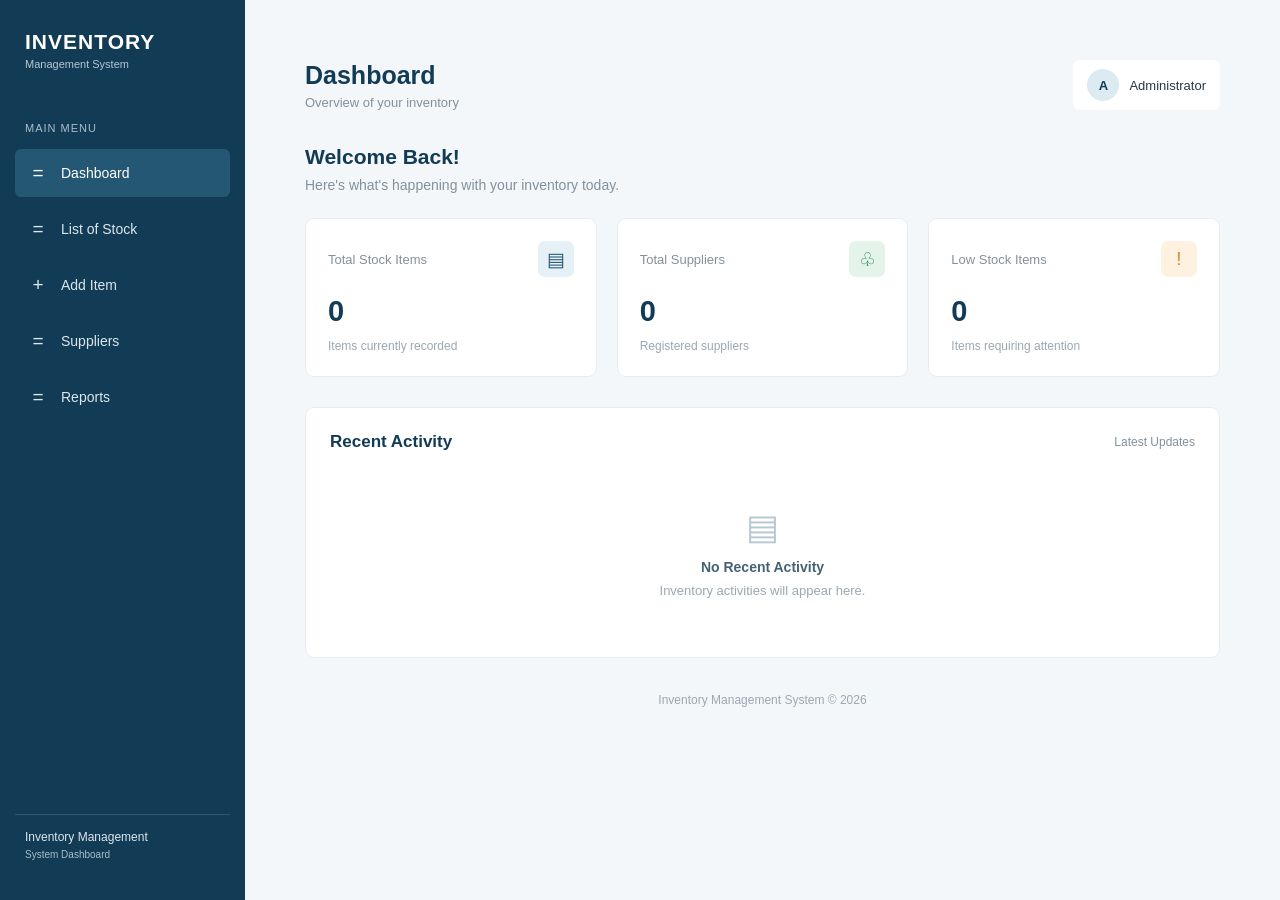
==== index.html @ aad84c61 "Add files via upload" ====
<!DOCTYPE html>
<html lang="en">
<head>
    <meta charset="UTF-8">
    <meta name="viewport" content="width=device-width, initial-scale=1.0">
    <title>Inventory Management System</title>

    <link rel="stylesheet" href="styles.css">
</head>

<body>

    <div class="container">

        <aside class="sidebar">

            <div class="logo">
                <h2>INVENTORY</h2>
                <span>Management System</span>
            </div>

            <p class="menu-title">MAIN MENU</p>

            <nav>
                <ul class="nav-links">

                    <li>
                        <a href="dashboard.html"
                           target="content-frame"
                           class="active">
                            <span class="icon">=</span>
                            Dashboard
                        </a>
                    </li>

                    <li>
                        <a href="stock.html" target="content-frame">
                            <span class="icon">=</span>
                            List of Stock
                        </a>
                    </li>

                    <li>
                        <a href="add-item.html" target="content-frame">
                            <span class="icon">+</span>
                            Add Item
                        </a>
                    </li>

                    <li>
                        <a href="suppliers.html" target="content-frame">
                            <span class="icon">=</span>
                            Suppliers
                        </a>
                    </li>

                    <li>
                        <a href="reports.html" target="content-frame">
                            <span class="icon">=</span>
                            Reports
                        </a>
                    </li>

                </ul>
            </nav>

            <div class="sidebar-footer">
                Inventory Management
                <small>System Dashboard</small>
            </div>

        </aside>


        <main class="main-content">

            <iframe
                src="dashboard.html"
                name="content-frame"
                class="content-frame"
                title="Inventory Dashboard">
            </iframe>

        </main>

    </div>

</body>
</html>
---- styles.css ----
* {
    margin: 0;
    padding: 0;
    box-sizing: border-box;
    font-family: Arial, sans-serif;
}

body {
    background: #f4f7fa;
    color: #263746;
}

.container {
    display: flex;
    min-height: 100vh;
}


.sidebar {
    width: 245px;
    background: #123b56;
    color: white;
    padding: 25px 15px;
    display: flex;
    flex-direction: column;
}
.content-frame {
    width: 100%;
    height: 100%;
    min-height: 80vh;
    border: none;
    background: #f4f7fa;
}

.logo {
    padding: 5px 10px;
    margin-bottom: 45px;
}

.logo h2 {
    font-size: 21px;
    letter-spacing: 1px;
}

.logo span {
    font-size: 11px;
    color: #b5c8d4;
}

.menu-title {
    font-size: 11px;
    color: #a9bdca;
    margin: 0 10px 15px;
    letter-spacing: 1px;
}

.nav-links {
    list-style: none;
}

.nav-links li {
    margin-bottom: 8px;
}

.nav-links a {
    display: flex;
    align-items: center;
    gap: 12px;
    text-decoration: none;
    color: #dce7ed;
    padding: 13px 12px;
    border-radius: 6px;
    font-size: 14px;
    transition: 0.2s;
}

.nav-links a:hover,
.nav-links a.active {
    background: #245773;
    color: white;
}

.icon {
    font-size: 19px;
    width: 22px;
    text-align: center;
}

.sidebar-footer {
    margin-top: auto;
    padding: 15px 10px;
    border-top: 1px solid #31566d;
    font-size: 12px;
    color: #dce7ed;
}

.sidebar-footer small {
    display: block;
    margin-top: 5px;
    color: #a9bdca;
}


.main-content {
    flex: 1;
    min-width: 0;
    padding: 30px;
}


.topbar {
    display: flex;
    justify-content: space-between;
    align-items: center;
    margin-bottom: 35px;
}

.topbar h1 {
    font-size: 25px;
    color: #123b56;
}

.topbar p {
    font-size: 13px;
    color: #82919c;
    margin-top: 5px;
}

.admin-profile {
    display: flex;
    align-items: center;
    gap: 10px;
    background: white;
    padding: 9px 14px;
    border-radius: 7px;
    font-size: 13px;
}

.profile-icon {
    width: 32px;
    height: 32px;
    border-radius: 50%;
    background: #dceaf2;
    color: #123b56;
    display: flex;
    justify-content: center;
    align-items: center;
    font-weight: bold;
}

.welcome {
    margin-bottom: 25px;
}

.welcome h2 {
    font-size: 21px;
    color: #123b56;
    margin-bottom: 8px;
}

.welcome p {
    color: #82919c;
    font-size: 14px;
}


.dashboard-cards {
    display: grid;
    grid-template-columns: repeat(3, 1fr);
    gap: 20px;
    margin-bottom: 30px;
}

.card {
    background: white;
    padding: 22px;
    border-radius: 9px;
    border: 1px solid #e8edf1;
}

.card-header {
    display: flex;
    justify-content: space-between;
    align-items: center;
    color: #82919c;
    font-size: 13px;
    margin-bottom: 18px;
}

.card h2 {
    font-size: 29px;
    color: #123b56;
    margin-bottom: 8px;
}

.card small {
    font-size: 12px;
    color: #9aa8b2;
}

.card-icon {
    width: 36px;
    height: 36px;
    display: flex;
    align-items: center;
    justify-content: center;
    border-radius: 7px;
    font-size: 19px;
}

.blue {
    background: #e5f0f7;
    color: #245773;
}

.green {
    background: #e4f4eb;
    color: #268451;
}

.orange {
    background: #fff1df;
    color: #d58b30;
}


/* Recent Activity */
.activity-section {
    background: white;
    padding: 24px;
    border-radius: 9px;
    border: 1px solid #e8edf1;
}

.section-header {
    display: flex;
    justify-content: space-between;
    align-items: center;
    margin-bottom: 20px;
}

.section-header h3 {
    font-size: 17px;
    color: #123b56;
}

.section-header span {
    font-size: 12px;
    color: #82919c;
}

.empty-state {
    text-align: center;
    padding: 35px 10px;
}

.empty-icon {
    font-size: 35px;
    color: #b5c8d4;
    margin-bottom: 12px;
}

.empty-state h4 {
    color: #456274;
    font-size: 14px;
    margin-bottom: 8px;
}

.empty-state p {
    font-size: 13px;
    color: #9aa8b2;
}


.footer {
    text-align: center;
    margin-top: 35px;
    color: #9aa8b2;
    font-size: 12px;
}


@media (max-width: 900px) {

    .dashboard-cards {
        grid-template-columns: repeat(2, 1fr);
    }

    .sidebar {
        width: 210px;
    }

}

@media (max-width: 600px) {

    .container {
        flex-direction: column;
    }

    .sidebar {
        width: 100%;
        padding: 15px;
    }

    .logo {
        margin-bottom: 20px;
    }

    .menu-title {
        display: none;
    }

    .nav-links {
        display: flex;
        flex-wrap: wrap;
        gap: 5px;
    }

    .nav-links li {
        margin: 0;
    }

    .nav-links a {
        padding: 10px;
        font-size: 12px;
        gap: 5px;
    }

    .icon {
        font-size: 15px;
        width: auto;
    }

    .sidebar-footer {
        display: none;
    }

    .main-content {
        padding: 20px 15px;
    }

    .dashboard-cards {
        grid-template-columns: 1fr;
    }

    .topbar h1 {
        font-size: 21px;
    }

    .admin-profile {
        font-size: 11px;
        padding: 7px;
    }

}
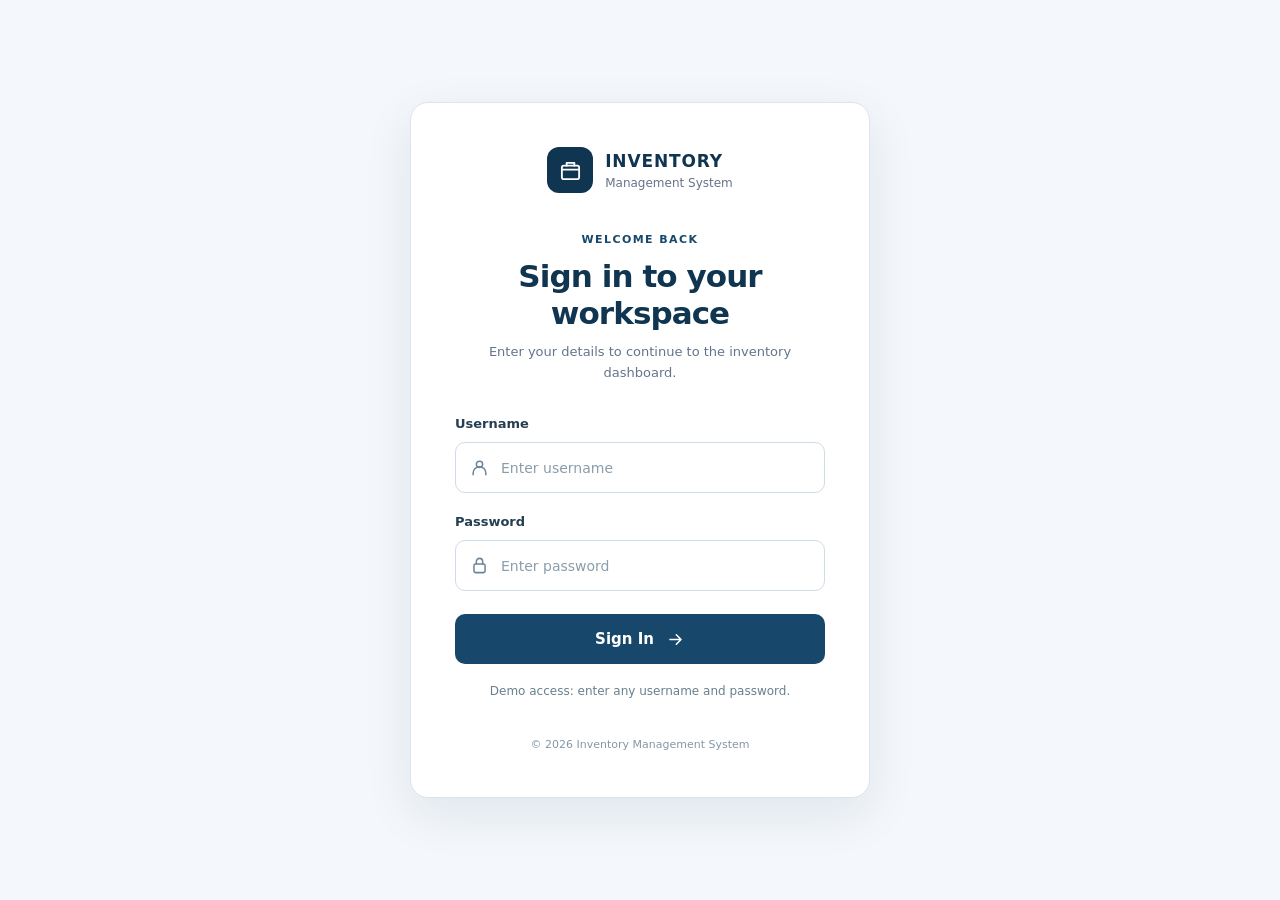
==== commit 6ac57d55: "Add files via upload" ====
--- a/index.html
+++ b/index.html
@@ -1,90 +1,50 @@
-
-<!DOCTYPE html>
-<html lang="en">
-<head>
-    <meta charset="UTF-8">
-    <meta name="viewport" content="width=device-width, initial-scale=1.0">
-    <title>Inventory Management System</title>
-
-    <link rel="stylesheet" href="styles.css">
-</head>
-
-<body>
-
-    <div class="container">
-
-        <aside class="sidebar">
-
-            <div class="logo">
-                <h2>INVENTORY</h2>
-                <span>Management System</span>
-            </div>
-
-            <p class="menu-title">MAIN MENU</p>
-
-            <nav>
-                <ul class="nav-links">
-
-                    <li>
-                        <a href="dashboard.html"
-                           target="content-frame"
-                           class="active">
-                            <span class="icon">=</span>
-                            Dashboard
-                        </a>
-                    </li>
-
-                    <li>
-                        <a href="stock.html" target="content-frame">
-                            <span class="icon">=</span>
-                            List of Stock
-                        </a>
-                    </li>
-
-                    <li>
-                        <a href="add-item.html" target="content-frame">
-                            <span class="icon">+</span>
-                            Add Item
-                        </a>
-                    </li>
-
-                    <li>
-                        <a href="suppliers.html" target="content-frame">
-                            <span class="icon">=</span>
-                            Suppliers
-                        </a>
-                    </li>
-
-                    <li>
-                        <a href="reports.html" target="content-frame">
-                            <span class="icon">=</span>
-                            Reports
-                        </a>
-                    </li>
-
-                </ul>
-            </nav>
-
-            <div class="sidebar-footer">
-                Inventory Management
-                <small>System Dashboard</small>
-            </div>
-
-        </aside>
-
-
-        <main class="main-content">
-
-            <iframe
-                src="dashboard.html"
-                name="content-frame"
-                class="content-frame"
-                title="Inventory Dashboard">
-            </iframe>
-
-        </main>
-
-    </div>
-
-</body>
-</html>
+<!DOCTYPE html>
+<html lang="en">
+<head>
+  <meta charset="UTF-8">
+  <meta name="viewport" content="width=device-width, initial-scale=1">
+  <meta name="description" content="Sign in to the Inventory Management System demo.">
+  <title>Login | Inventory Management System</title>
+  <link rel="stylesheet" href="assets/css/main.css">
+  <link rel="stylesheet" href="assets/css/login.css">
+</head>
+<body class="login-page">
+  <main class="login-layout">
+    <section class="login-panel" aria-labelledby="login-title">
+      <div class="login-brand">
+        <span class="login-brand-icon">
+          <svg aria-hidden="true" class="ui-icon large" viewBox="0 0 24 24"><rect x="3" y="7" width="18" height="14" rx="2"></rect><path d="M3 11h18M8 7V4h8v3"></path></svg>
+        </span>
+        <div><span class="login-brand-name">INVENTORY</span><span class="login-brand-description">Management System</span></div>
+      </div>
+      <div class="login-content">
+        <p class="login-eyebrow">WELCOME BACK</p>
+        <h1 id="login-title">Sign in to your workspace</h1>
+        <p class="login-description">Enter your details to continue to the inventory dashboard.</p>
+        <form class="login-form" action="dashboard.html" method="get">
+          <div class="login-field">
+            <label for="username">Username</label>
+            <div class="login-input-wrap">
+              <svg aria-hidden="true" class="ui-icon" viewBox="0 0 24 24"><circle cx="12" cy="8" r="4"></circle><path d="M4 21v-2a8 8 0 0 1 16 0v2"></path></svg>
+              <input id="username" type="text" placeholder="Enter username" autocomplete="username" required>
+            </div>
+          </div>
+          <div class="login-field">
+            <label for="password">Password</label>
+            <div class="login-input-wrap">
+              <svg aria-hidden="true" class="ui-icon" viewBox="0 0 24 24"><rect x="5" y="10" width="14" height="11" rx="2"></rect><path d="M8 10V7a4 4 0 0 1 8 0v3"></path></svg>
+              <input id="password" type="password" placeholder="Enter password" autocomplete="current-password" required>
+            </div>
+          </div>
+          <button type="submit" class="btn btn-primary login-submit">
+            <span>Sign In</span>
+            <svg aria-hidden="true" class="ui-icon" viewBox="0 0 24 24"><path d="M5 12h14M13 6l6 6-6 6"></path></svg>
+          </button>
+        </form>
+        <p class="login-demo-note">Demo access: enter any username and password.</p>
+      </div>
+      <p class="login-bottom">&copy; 2026 Inventory Management System</p>
+    </section>
+  </main>
+</body>
+</html>
--- a/assets/css/main.css
+++ b/assets/css/main.css
@@ -0,0 +1,7 @@
+/* Design system: change these tokens to rebrand all pages. */
+:root{--primary:#17476b;--primary-dark:#103550;--primary-hover:#21608a;--primary-soft:#e9f2f8;--accent:#2d88b8;--page:#f4f7fb;--surface:#fff;--text:#20374a;--muted:#667d8f;--border:#dae4ec;--success:#17805a;--success-soft:#e4f5ec;--warning:#ac6412;--warning-soft:#fff2df;--danger:#bf3f45;--danger-soft:#fff0f1;--shadow:0 8px 28px rgba(16,53,80,.055);--radius:12px;--font:Inter,system-ui,-apple-system,Segoe UI,Arial,sans-serif}
+*,*::before,*::after{box-sizing:border-box}html{scroll-behavior:smooth}body{margin:0;background:var(--page);color:var(--text);font:14px/1.55 var(--font)}h1,h2,h3,h4,p{margin-top:0}h1{font-size:clamp(23px,2.2vw,30px);line-height:1.2;letter-spacing:-.025em}h2{font-size:20px;line-height:1.3}h3{font-size:16px}p{color:var(--muted)}a{color:var(--primary);text-decoration:none}a:hover{color:var(--primary-hover)}button,input,textarea,select{font:inherit}button{cursor:pointer}button:disabled{cursor:not-allowed;opacity:.6}:focus-visible{outline:3px solid rgba(45,136,184,.35);outline-offset:2px}
+.main-content,.page-wrap{padding:30px;max-width:1380px;margin:0 auto}.page-header,.topbar{display:flex;align-items:center;justify-content:space-between;gap:18px;margin-bottom:25px}.page-header p,.topbar p{margin:5px 0 0}.page-actions,.form-actions{display:flex;flex-wrap:wrap;align-items:center;gap:10px}.panel,.card,.form-container,.activity-section{background:var(--surface);border:1px solid var(--border);border-radius:var(--radius);box-shadow:var(--shadow)}.panel{padding:25px;margin-bottom:20px}.panel-heading{display:flex;align-items:center;justify-content:space-between;gap:12px;margin-bottom:20px}.panel-heading h2,.panel-heading p{margin-bottom:0}
+.btn,.back-button,.save-button,.clear-button,.action-button{display:inline-flex;align-items:center;justify-content:center;gap:9px;border-radius:8px;border:1px solid transparent;padding:10px 16px;font-weight:650;font-size:13px;line-height:1.25;white-space:nowrap;transition:background .15s,transform .15s,border-color .15s}.btn:hover,.back-button:hover,.save-button:hover,.clear-button:hover,.action-button:hover{transform:translateY(-1px)}.btn-primary,.save-button{background:var(--primary);color:#fff}.btn-primary:hover,.save-button:hover{background:var(--primary-hover);color:#fff}.btn-secondary,.back-button,.clear-button{background:var(--surface);border-color:var(--border);color:var(--primary)}.btn-secondary:hover,.back-button:hover,.clear-button:hover{background:var(--primary-soft)}.btn-danger{background:var(--danger-soft);color:var(--danger);border-color:#f4d1d4}.btn-danger:hover{background:#ffe2e5}.btn-sm{padding:7px 10px;font-size:12px}.ui-icon{width:17px;height:17px;flex:none;stroke:currentColor;fill:none;stroke-width:1.9;stroke-linecap:round;stroke-linejoin:round;vertical-align:middle}.ui-icon.large{width:23px;height:23px}
+.form-grid{display:grid;grid-template-columns:repeat(2,minmax(0,1fr));gap:18px}.form-group{display:flex;flex-direction:column;gap:7px}.form-group label,.field-label{font-size:13px;font-weight:650;color:var(--text)}input:not([type=checkbox]),select,textarea{width:100%;background:#fff;border:1px solid #cbd8e4;border-radius:8px;padding:11px 12px;color:var(--text);outline:none}input:focus,select:focus,textarea:focus{border-color:var(--accent);box-shadow:0 0 0 3px rgba(45,136,184,.12)}textarea{resize:vertical;min-height:95px}.input-inline{max-width:270px}.table-scroll{overflow-x:auto;border:1px solid var(--border);border-radius:9px}table{border-collapse:collapse;width:100%;text-align:left;min-width:650px}th,td{padding:14px 16px;border-bottom:1px solid var(--border);vertical-align:middle}th{background:#f2f6fa;color:#526a7e;font-size:12px;font-weight:750;letter-spacing:.02em}tbody tr:hover{background:#f8fbfd}tbody tr:last-child td{border-bottom:0}.badge-status{display:inline-flex;border-radius:999px;padding:4px 10px;font-size:12px;font-weight:700}.badge-status.good{background:var(--success-soft);color:var(--success)}.badge-status.low{background:var(--warning-soft);color:var(--warning)}.badge-status.out{background:var(--danger-soft);color:var(--danger)}.muted,.helper{color:var(--muted)}.footer,.page-footer{padding:22px 0 12px;text-align:center;color:var(--muted);font-size:12px}.notice{margin-top:15px;border:1px solid var(--border);background:var(--primary-soft);padding:10px 13px;border-radius:8px;color:var(--primary)}.notice[hidden]{display:none}.stat-grid{display:grid;grid-template-columns:repeat(3,minmax(0,1fr));gap:18px}.stat-card{padding:20px}.stat-card strong{font-size:26px;display:block;margin:9px 0 0}.stat-card .ui-icon{color:var(--accent)}
+@media(max-width:900px){.main-content,.page-wrap{padding:22px}.stat-grid{grid-template-columns:repeat(2,1fr)}}@media(max-width:600px){.main-content,.page-wrap{padding:18px 13px}.page-header,.topbar{align-items:flex-start;flex-direction:column}.form-grid,.stat-grid{grid-template-columns:1fr}.panel{padding:17px}.page-actions,.form-actions{width:100%}.page-actions .btn{flex:1}.form-actions>.btn,.form-actions>button{flex:1}}
--- a/assets/css/login.css
+++ b/assets/css/login.css
@@ -0,0 +1,138 @@
+body.login-page {
+  min-height: 100vh;
+  background: var(--page-bg, #f4f7fb);
+}
+.login-layout {
+  min-height: 100vh;
+  display: grid;
+  place-items: center;
+  padding: 28px 16px;
+}
+.login-panel {
+  width: 100%;
+  max-width: 460px;
+  padding: clamp(28px, 5vw, 44px);
+  background: #fff;
+  border: 1px solid #dce5ed;
+  border-radius: 18px;
+  box-shadow: 0 16px 50px rgba(16, 53, 80, 0.09);
+}
+.login-brand {
+  display: flex;
+  align-items: center;
+  justify-content: center;
+  gap: 12px;
+  margin-bottom: 38px;
+}
+.login-brand-icon {
+  width: 46px;
+  height: 46px;
+  display: grid;
+  place-items: center;
+  background: var(--primary-dark);
+  color: #fff;
+  border-radius: 12px;
+}
+.login-brand-name {
+  display: block;
+  font-size: 17px;
+  letter-spacing: .05em;
+  font-weight: 800;
+  color: var(--primary-dark);
+}
+.login-brand-description {
+  display: block;
+  font-size: 12px;
+  color: var(--text-muted, #64748b);
+}
+.login-content { width: 100%; }
+.login-eyebrow {
+  margin: 0 0 10px;
+  color: var(--primary);
+  font-size: 11px;
+  font-weight: 800;
+  letter-spacing: .13em;
+  text-align: center;
+}
+.login-content h1 {
+  margin: 0 0 10px;
+  color: var(--primary-dark);
+  font-size: clamp(25px, 4vw, 31px);
+  line-height: 1.2;
+  letter-spacing: -.03em;
+  text-align: center;
+}
+.login-description {
+  margin: 0 0 30px;
+  color: #64748b;
+  font-size: 13px;
+  line-height: 1.6;
+  text-align: center;
+}
+.login-form { display: grid; gap: 19px; }
+.login-field { display: grid; gap: 8px; }
+.login-field label { font-weight: 700; font-size: 13px; color: #253e52; }
+.login-input-wrap {
+  display: flex;
+  align-items: center;
+  gap: 12px;
+  padding: 0 14px;
+  border: 1px solid #cfdbe5;
+  border-radius: 10px;
+  background: #fff;
+  transition: border-color .18s, box-shadow .18s;
+}
+.login-input-wrap:focus-within {
+  border-color: var(--primary);
+  box-shadow: 0 0 0 3px #dceaf5;
+}
+.login-input-wrap .ui-icon { color: #69849b; flex: none; width: 19px; height: 19px; }
+.login-input-wrap input {
+  width: 100%;
+  min-width: 0;
+  height: 49px;
+  padding: 0 !important;
+  border: 0 !important;
+  outline: 0 !important;
+  box-shadow: none !important;
+  background: transparent;
+  font: inherit;
+  font-size: 14px;
+  color: #19374e;
+}
+.login-input-wrap input::placeholder { color: #8a9dab; }
+.login-submit {
+  display: flex;
+  align-items: center;
+  justify-content: center;
+  gap: 12px;
+  width: 100%;
+  min-height: 50px;
+  margin-top: 4px;
+  border: 0;
+  border-radius: 10px;
+  background: var(--primary);
+  color: #fff;
+  font-size: 15px;
+  font-weight: 700;
+  cursor: pointer;
+}
+.login-submit:hover { background: var(--primary-hover); }
+.login-submit .ui-icon { width: 19px; height: 19px; }
+.login-demo-note {
+  margin: 18px 0 0;
+  color: #697f8e;
+  font-size: 12px;
+  text-align: center;
+}
+.login-bottom {
+  margin: 35px 0 0;
+  color: #8497a8;
+  font-size: 11px;
+  text-align: center;
+}
+@media (max-width: 480px) {
+  .login-layout { padding: 16px; }
+  .login-panel { padding: 27px 22px; }
+  .login-brand { margin-bottom: 30px; }
+}
